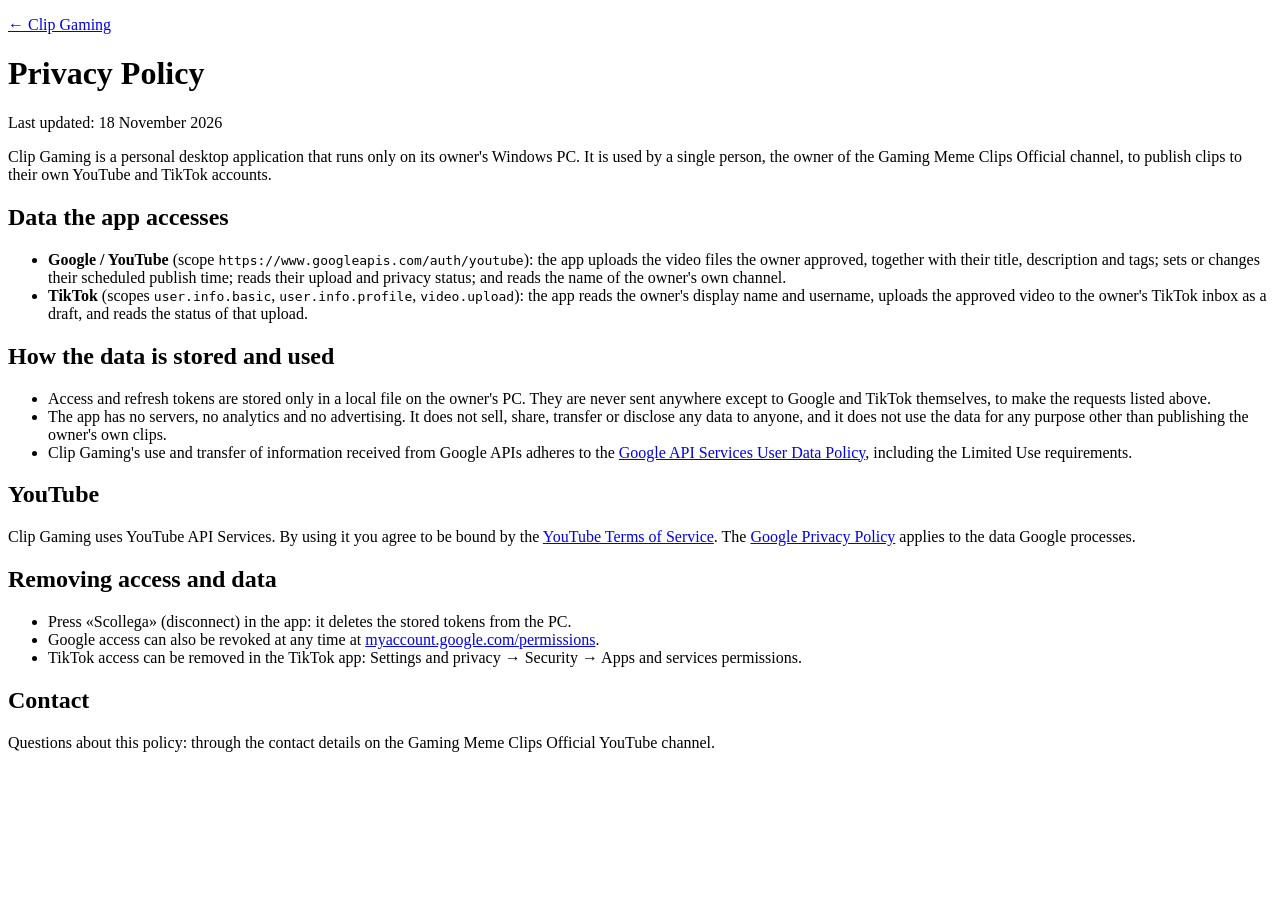
==== privacy.html @ f7a2f055 "Create privacy.html" ====
<!doctype html>
<html lang="en">
<head>
<meta charset="utf-8">
<meta name="viewport" content="width=device-width, initial-scale=1">
<title>Clip Gaming – Privacy Policy</title>
<link rel="stylesheet" href="style.css">
</head>
<body>
<main>
  <p><a href="index.html">← Clip Gaming</a></p>
  <h1>Privacy Policy</h1>
  <p>Last updated: 18 November 2026</p>
  <p>Clip Gaming is a personal desktop application that runs only on its owner's Windows PC. It is used by a single person,
    the owner of the Gaming Meme Clips Official channel, to publish clips to their own YouTube and TikTok accounts.</p>

  <h2>Data the app accesses</h2>
  <ul>
    <li><b>Google / YouTube</b> (scope <code>https://www.googleapis.com/auth/youtube</code>): the app uploads the video files
      the owner approved, together with their title, description and tags; sets or changes their scheduled publish time;
      reads their upload and privacy status; and reads the name of the owner's own channel.</li>
    <li><b>TikTok</b> (scopes <code>user.info.basic</code>, <code>user.info.profile</code>, <code>video.upload</code>): the app
      reads the owner's display name and username, uploads the approved video to the owner's TikTok inbox as a draft, and
      reads the status of that upload.</li>
  </ul>

  <h2>How the data is stored and used</h2>
  <ul>
    <li>Access and refresh tokens are stored only in a local file on the owner's PC. They are never sent anywhere except to
      Google and TikTok themselves, to make the requests listed above.</li>
    <li>The app has no servers, no analytics and no advertising. It does not sell, share, transfer or disclose any data to
      anyone, and it does not use the data for any purpose other than publishing the owner's own clips.</li>
    <li>Clip Gaming's use and transfer of information received from Google APIs adheres to the
      <a href="https://developers.google.com/terms/api-services-user-data-policy">Google API Services User Data Policy</a>,
      including the Limited Use requirements.</li>
  </ul>

  <h2>YouTube</h2>
  <p>Clip Gaming uses YouTube API Services. By using it you agree to be bound by the
    <a href="https://www.youtube.com/t/terms">YouTube Terms of Service</a>. The
    <a href="https://policies.google.com/privacy">Google Privacy Policy</a> applies to the data Google processes.</p>

  <h2>Removing access and data</h2>
  <ul>
    <li>Press «Scollega» (disconnect) in the app: it deletes the stored tokens from the PC.</li>
    <li>Google access can also be revoked at any time at
      <a href="https://myaccount.google.com/permissions">myaccount.google.com/permissions</a>.</li>
    <li>TikTok access can be removed in the TikTok app: Settings and privacy → Security → Apps and services permissions.</li>
  </ul>

  <h2>Contact</h2>
  <p>Questions about this policy: through the contact details on the Gaming Meme Clips Official YouTube channel.</p>
</main>
</body>
</html>
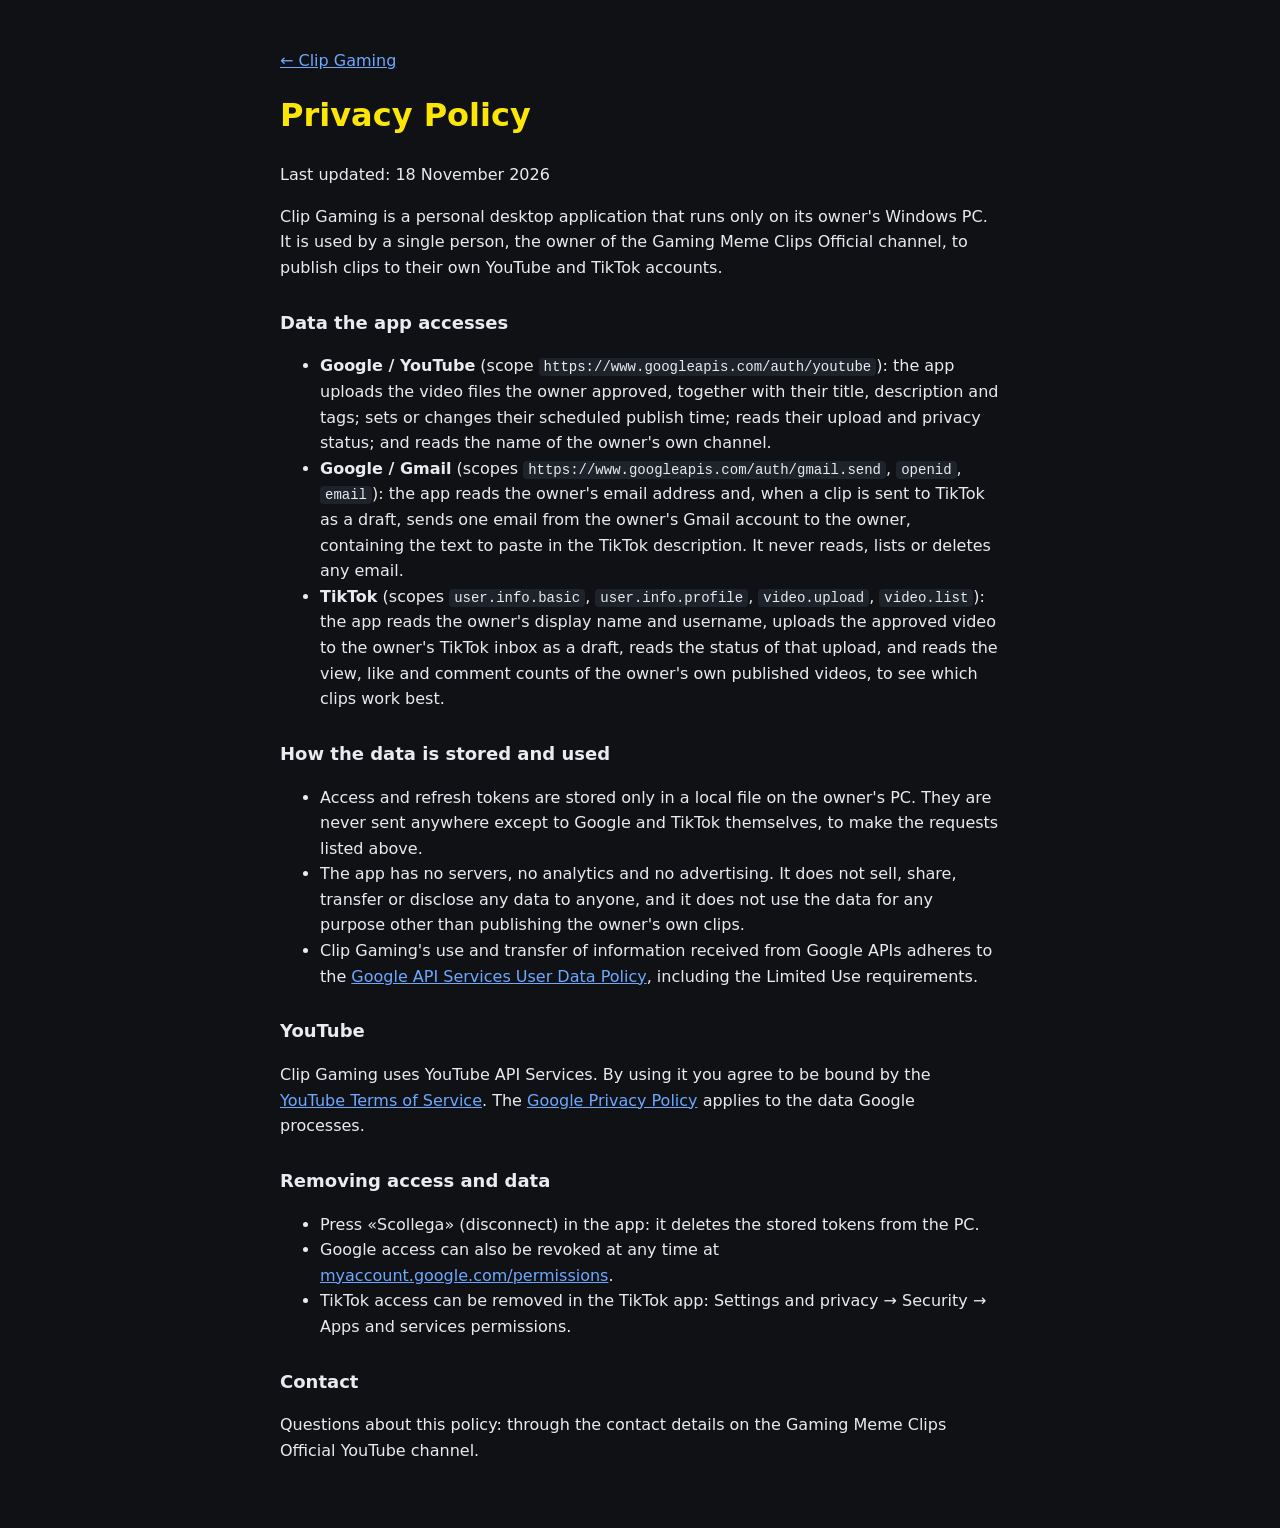
==== commit 1cd55a98: "Update privacy.html" ====
--- a/privacy.html
+++ b/privacy.html
@@ -19,9 +19,14 @@
     <li><b>Google / YouTube</b> (scope <code>https://www.googleapis.com/auth/youtube</code>): the app uploads the video files
       the owner approved, together with their title, description and tags; sets or changes their scheduled publish time;
       reads their upload and privacy status; and reads the name of the owner's own channel.</li>
-    <li><b>TikTok</b> (scopes <code>user.info.basic</code>, <code>user.info.profile</code>, <code>video.upload</code>): the app
-      reads the owner's display name and username, uploads the approved video to the owner's TikTok inbox as a draft, and
-      reads the status of that upload.</li>
+    <li><b>Google / Gmail</b> (scopes <code>https://www.googleapis.com/auth/gmail.send</code>, <code>openid</code>,
+      <code>email</code>): the app reads the owner's email address and, when a clip is sent to TikTok as a draft, sends one
+      email from the owner's Gmail account to the owner, containing the text to paste in the TikTok description. It never
+      reads, lists or deletes any email.</li>
+    <li><b>TikTok</b> (scopes <code>user.info.basic</code>, <code>user.info.profile</code>, <code>video.upload</code>,
+      <code>video.list</code>): the app reads the owner's display name and username, uploads the approved video to the owner's
+      TikTok inbox as a draft, reads the status of that upload, and reads the view, like and comment counts of the owner's own
+      published videos, to see which clips work best.</li>
   </ul>
 
   <h2>How the data is stored and used</h2>
--- a/style.css
+++ b/style.css
@@ -0,0 +1,6 @@
+body { margin: 0; background: #0f1115; color: #e9ebf0; font: 16px/1.6 "Segoe UI", system-ui, sans-serif; }
+main { max-width: 720px; margin: 0 auto; padding: 32px 16px 48px; }
+h1 { color: #ffe600; margin-top: 0; }
+h2 { font-size: 18px; margin-top: 28px; }
+a { color: #6ea8ff; }
+code { background: #1e222b; padding: 1px 5px; border-radius: 4px; font-size: 14px; }
